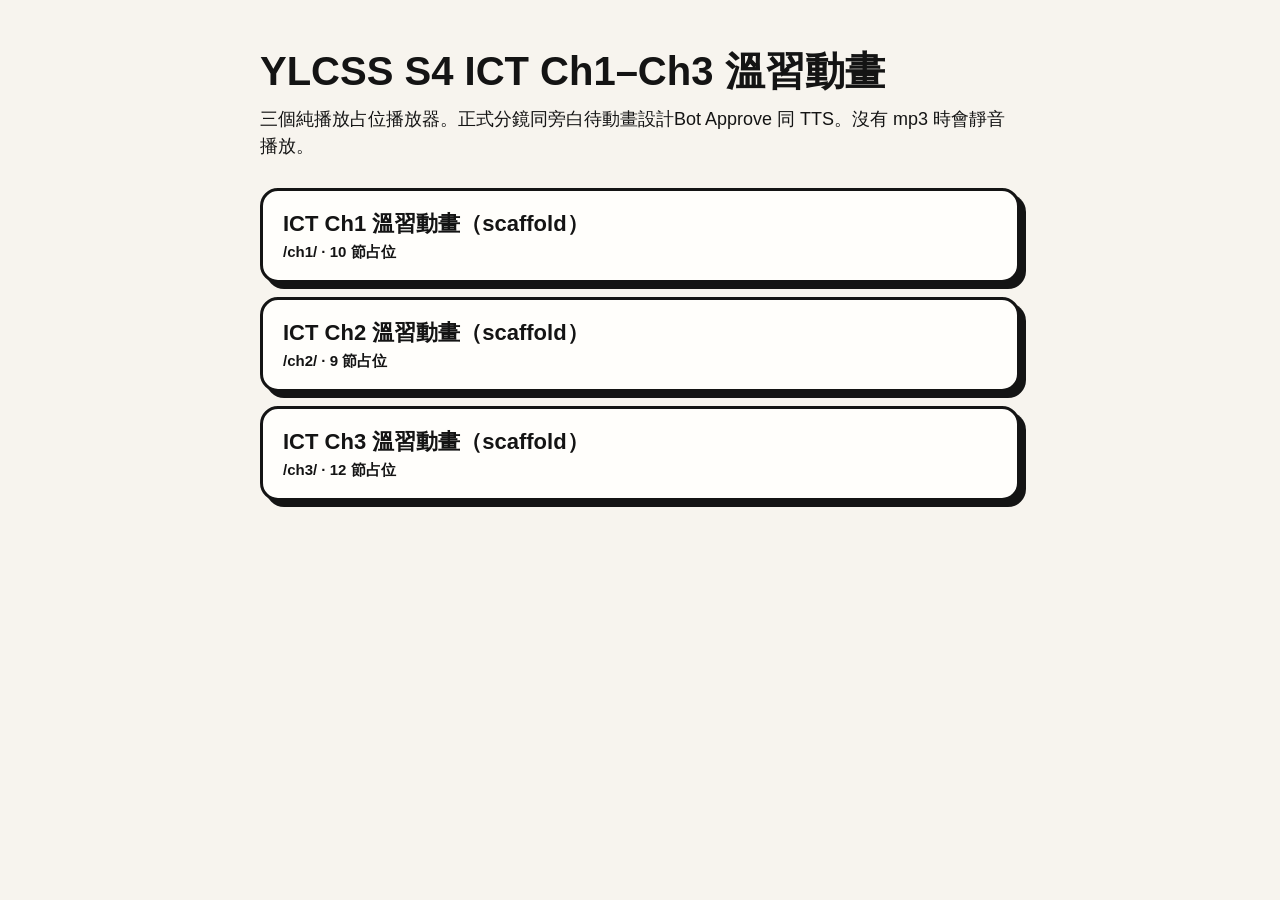
==== index.html @ 0624977d "Scaffold ICT Ch1–Ch3 pure-playback revision players. Copy the Ch4 formal-root chrome into self-conta" ====
<!DOCTYPE html>
<html lang="zh-HK">
<head>
  <meta charset="utf-8">
  <meta name="viewport" content="width=device-width, initial-scale=1">
  <title>YLCSS S4 ICT Ch1–Ch3 溫習動畫</title>
  <style>
    :root { color-scheme: light; }
    body {
      margin: 0;
      min-height: 100vh;
      background: #F7F4EE;
      color: #141414;
      font-family: "PingFang HK", "Noto Sans TC", "Microsoft JhengHei", sans-serif;
    }
    main { max-width: 760px; margin: 0 auto; padding: 48px 20px 64px; }
    h1 { font-size: 40px; line-height: 1.15; margin: 0 0 12px; }
    p { font-size: 18px; line-height: 1.5; margin: 0 0 28px; }
    ul { list-style: none; padding: 0; margin: 0; display: grid; gap: 14px; }
    a {
      display: block;
      padding: 18px 20px;
      background: #FFFEFB;
      color: #141414;
      text-decoration: none;
      border: 3px solid #141414;
      border-radius: 18px;
      box-shadow: 6px 6px 0 #141414;
      font-weight: 800;
      font-size: 22px;
    }
    a small { display: block; margin-top: 4px; font-size: 15px; font-weight: 700; }
    a:hover { background: #D6FF3F; }
  </style>
</head>
<body>
  <main>
    <h1>YLCSS S4 ICT Ch1–Ch3 溫習動畫</h1>
    <p>三個純播放占位播放器。正式分鏡同旁白待動畫設計Bot Approve 同 TTS。沒有 mp3 時會靜音播放。</p>
    <ul>
      <li><a href="ch1/">ICT Ch1 溫習動畫（scaffold）<small>/ch1/ · 10 節占位</small></a></li>
      <li><a href="ch2/">ICT Ch2 溫習動畫（scaffold）<small>/ch2/ · 9 節占位</small></a></li>
      <li><a href="ch3/">ICT Ch3 溫習動畫（scaffold）<small>/ch3/ · 12 節占位</small></a></li>
    </ul>
  </main>
</body>
</html>
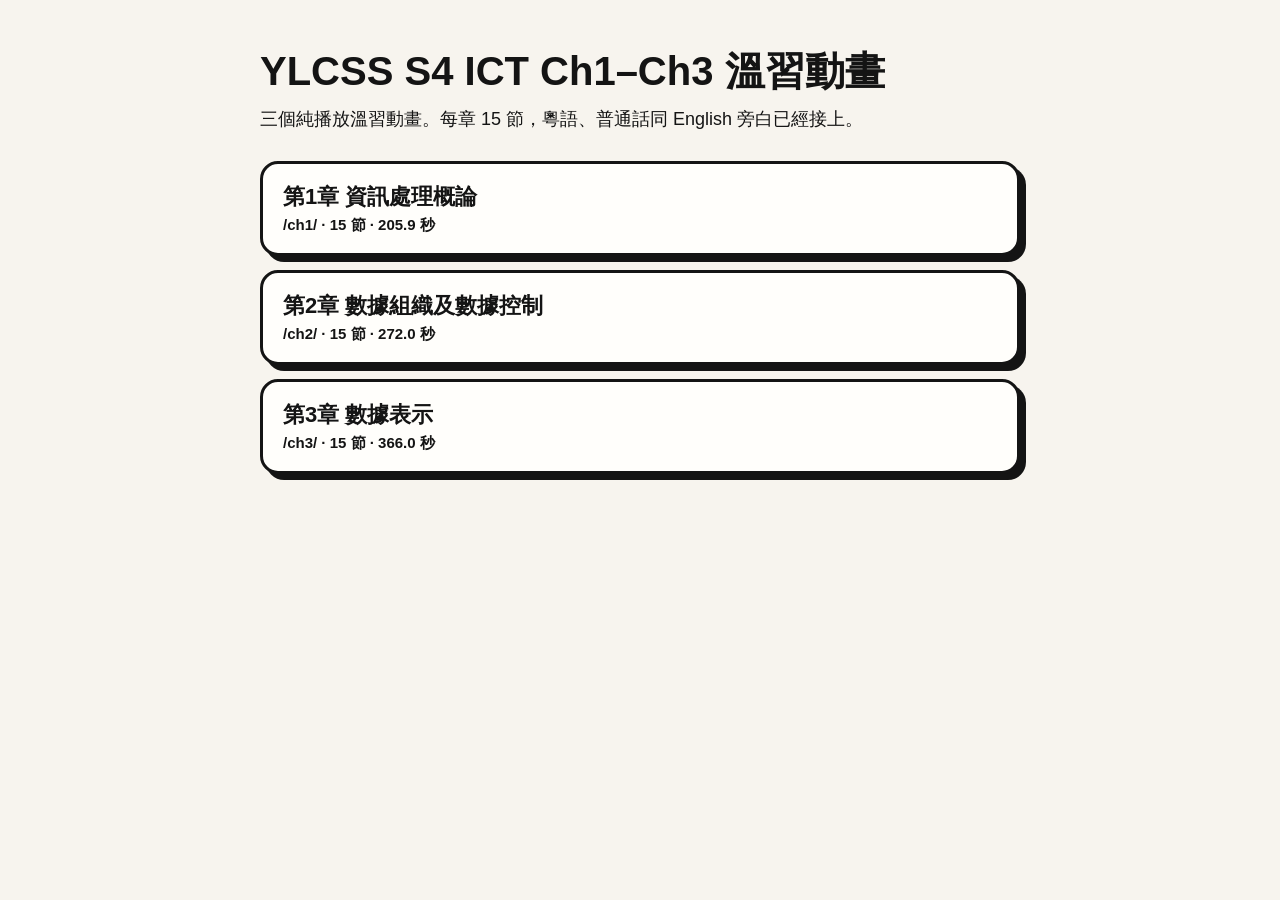
==== commit c7733150: "Wire Ch1–Ch3 TTS packs into the revision players. Replace the scaffold audio, beat sheets, cues, and" ====
--- a/index.html
+++ b/index.html
@@ -36,11 +36,11 @@
 <body>
   <main>
     <h1>YLCSS S4 ICT Ch1–Ch3 溫習動畫</h1>
-    <p>三個純播放占位播放器。正式分鏡同旁白待動畫設計Bot Approve 同 TTS。沒有 mp3 時會靜音播放。</p>
+    <p>三個純播放溫習動畫。每章 15 節，粵語、普通話同 English 旁白已經接上。</p>
     <ul>
-      <li><a href="ch1/">ICT Ch1 溫習動畫（scaffold）<small>/ch1/ · 10 節占位</small></a></li>
-      <li><a href="ch2/">ICT Ch2 溫習動畫（scaffold）<small>/ch2/ · 9 節占位</small></a></li>
-      <li><a href="ch3/">ICT Ch3 溫習動畫（scaffold）<small>/ch3/ · 12 節占位</small></a></li>
+      <li><a href="ch1/">第1章 資訊處理概論<small>/ch1/ · 15 節 · 205.9 秒</small></a></li>
+      <li><a href="ch2/">第2章 數據組織及數據控制<small>/ch2/ · 15 節 · 272.0 秒</small></a></li>
+      <li><a href="ch3/">第3章 數據表示<small>/ch3/ · 15 節 · 366.0 秒</small></a></li>
     </ul>
   </main>
 </body>
